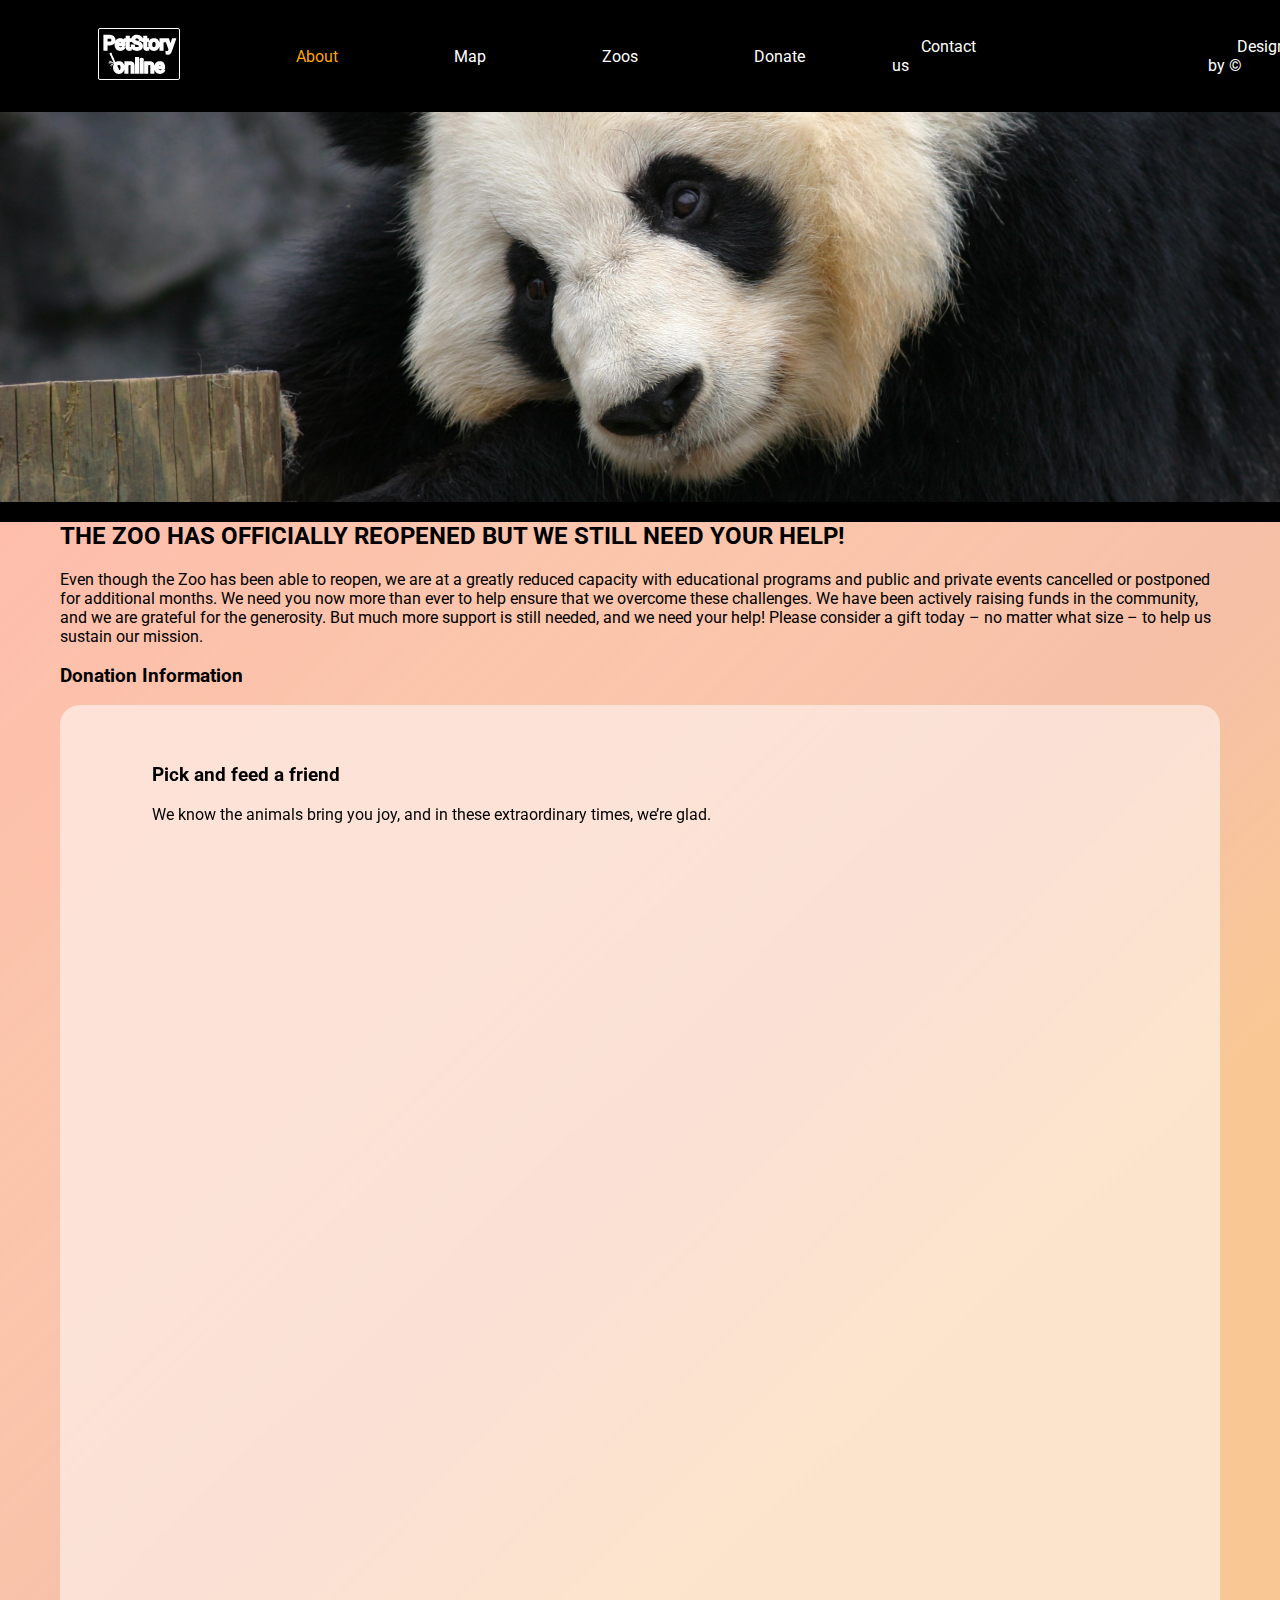
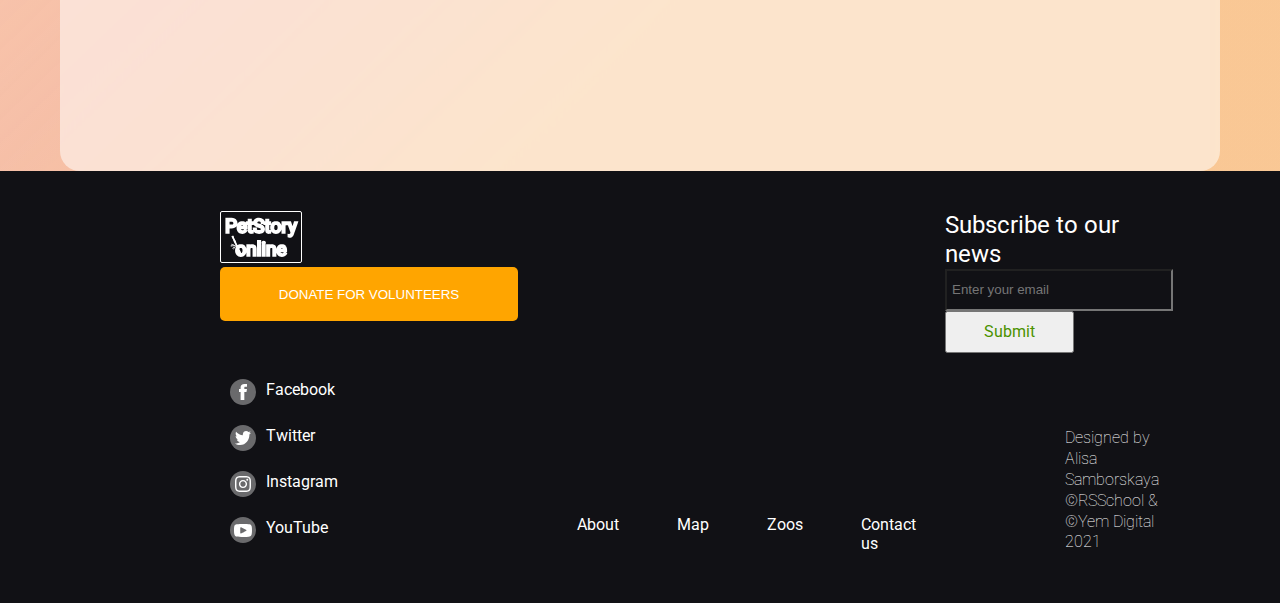
==== online-zoo/pages/donate/index.html @ 63c224df "feat: add page two" ====
<!DOCTYPE html>
<html lang="en">

<head>
    <meta charset="UTF-8">
    <meta http-equiv="X-UA-Compatible" content="IE=edge">
    <meta name="viewport" content="width=device-width, initial-scale=1.0">
    <link rel="stylesheet" href="style.css">
    <title>online-zoo</title>
</head>

<body>
    <header>
        <nav>
            <ul class="nav">
                <li class="logo"><a href="https://leenok.github.io/rsschool-cv/online-zoo/pages/main/"><img
                            src="../../assets/icons/logo_main.svg"></a></li>
                <li class="ch"><a href="#">About</a></li>
                <li><a href="#">Map</a></li>
                <li><a href="#">Zoos</a></li>
                <li><a href="#donat">Donate</a></li>
                <li><a href="#">Contact us</a></li>
                <li></li>
                <li></li>
                <li></li>
                <li><a href="https://www.figma.com/file/jfEFwkXVj1WRq7sUHDr8os/PetStory-online">Designed by ©</a></li>
            </ul>
        </nav>
    </header>

    <section class="one">
    </section>
    <section class="two">
        <div class="two-first">
            <div>
                <h2>THE ZOO HAS OFFICIALLY REOPENED BUT WE STILL NEED YOUR HELP!</h2>
                <p>Even though the Zoo has been able to reopen, we are at a greatly reduced capacity with educational
                    programs and public and private events cancelled or postponed for additional months. We need you now
                    more than ever to help ensure that we overcome these challenges. We have been actively raising funds
                    in
                    the community, and we are grateful for the generosity. But much more support is still needed, and we
                    need your help! Please consider a gift today – no matter what size – to help us sustain our mission.
                </p>
            </div>
            <h3>Donation Information</h3>
            <div class="panda-donat">
                <h3>Pick and feed a friend</h3>
                <p>We know the animals bring you joy, and in these extraordinary times, we’re glad.</p>
                <div>

                </div>
            </div>
        </div>

    </section>
    <footer>
        <div class="container-footer">
            <div class="block-one">
                <div class="logo">
                    <img src="../../assets/icons/logo_main.svg" alt="logo">
                </div>
                <button class="buttoncer bt">donate for volunteers</button>
                <div class="social">
                    <div class="it-social">
                        <a href="https://www.facebook.com/">
                            <div class="social-point"><img src="../../assets/icons/fb.svg" alt="fb"></div>
                            <div class="sc-point-tw">Facebook</div>
                        </a>
                    </div>
                    <div class="it-social">
                        <a href="https://twitter.com/">
                            <div class="social-point"><img src="../../assets/icons/tv.svg" alt="tv"></div>
                            <div class="sc-point-tw">Twitter</div>
                        </a>
                    </div>
                    <div class="it-social">
                        <a href="https://instagram.com/">
                            <div class="social-point"><img src="../../assets/icons/in.svg" alt="in"></div>
                            <div class="sc-point-tw">Instagram</div>
                        </a>
                    </div>
                    <div class="it-social">
                        <a href="https://www.youtube.com/">
                            <div class="social-point"><img src="../../assets/icons/yt.svg" alt="yt">
                            </div>
                            <div class="sc-point-tw">YouTube</div>
                        </a>
                    </div>
                </div>
            </div>

            <div class="main-nav">
                <ul>
                    <li class="ch"><a href="#">About</a></li>
                    <li><a href="#">Map</a></li>
                    <li><a href="#">Zoos</a></li>
                    <li><a href="#">Contact us</a></li>
                </ul>
            </div>

            <div class="block-third">
                <form action="#">
                    <label for="email">Subscribe to our news</label><br>
                    <input class="in-em" type="email" name="email" id="email" placeholder="Enter your email" required />
                    <input class="in-sb" type="submit" value="Submit">
                </form>
                <div class="rss">
                    <p>Designed by Alisa Samborskaya<br>©RSSchool & ©Yem Digital 2021</p>
                </div>
            </div>

        </div>
    </footer>

    <script src="index.js"></script>
</body>

</html>
---- online-zoo/pages/donate/style.css ----
@import url('https://fonts.googleapis.com/css2?family=Roboto:ital,wght@0,100;0,300;0,400;0,500;0,700;0,900;1,100;1,300;1,400;1,500;1,700;1,900&display=swap');

/*плавная прокрутка*/
html {
	scroll-behavior: smooth;
}

body {
	margin: 0;
	padding: 0;
	font-family: "Roboto", "Arial", sans-serif;
	background-color: black;
}

header,
section,
footer {
	max-width: 1600px;
	margin: 0 auto;
}


@font-face {
	font-family: Roboto;
}

main {
	display: block;
}

button {
	width: 298px;
	height: 54px;
	color: white;
	background-color: orange;
	border: none;
	text-transform: uppercase;
}

button:hover {
	background: white;
	color: orange;
	border: 1px orange solid;
}

.buttoncer {
	border-radius: 5px;
}



/*header*/
header {
	background-color: black;
	z-index: 3;
	position: relative;
}

.nav {
	height: 80px;
	display: flex;
	flex-direction: row;
	list-style-type: none;

}

.nav ul {
	padding: 0;
	margin: 0;
}

.nav li {
	margin: 29px;
	align-self: center;
}

.nav a {
	text-decoration: none;
	color: white;
	text-align: center;
	font-size: 16px;
	margin: 29px;
}

.nav a:hover {
	color: orange;
}

/*about check*/
.ch a {
	color: orange;
}

.ch a:hover {
	color: rgba(255, 166, 0, 0.434);
}

/*logo hover*/
.logo img:hover {
	background: orange;
}

/*section one*/


/*section one*/
.one {
	height: 390px;
	background: no-repeat url("../../assets/images/panda_bg.png");

}

/*two*/
.two {
	background: linear-gradient(315.75deg, rgba(254, 210, 144, 0.7) 30.06%, #FEBDAB 100.95%, rgba(254, 210, 144, 0.7) 106.36%), linear-gradient(315.75deg, rgba(254, 189, 171, 0.74) 30.06%, rgba(243, 169, 248, 0.66) 50.74%, #E0D8F0 80.49%, #EAF7FE 127.9%, #EAF7FE 149.54%),
		linear-gradient(315.75deg, rgba(254, 189, 171, 0.74) 30.06%, rgba(243, 169, 248, 0.66) 50.74%, #E0D8F0 80.49%, #EAF7FE 127.9%, #EAF7FE 149.54%);
	padding: 20px auto 180;
}

.two-first {
	width: 1160px;
	margin: 0 auto;
}

.panda-donat {
	background: rgba(255, 255, 255, 0.52);
	backdrop-filter: blur(2px);
	border-radius: 20px;
	padding: 40px 92px 62px;
	height: 964px;
}



.logo-img {
	width: 37px;
	height: 37px;
	margin-right: 10px;
}


/*footer*/
footer {
	background-color: #111115;
}

.container-footer {
	padding: 40px 220px 50px 220px;
	display: flex;
	flex-direction: row;
	justify-content: space-between;
}

.block-one {
	display: flex;
	flex-direction: column;
	align-items: left;
}

.log {
	margin-bottom: 68px;
}

.bt {
	margin-bottom: 48px;
}

.main-nav {
	display: flex;
	justify-content: end;
	flex-direction: column;
	padding-left: 30px;
}

.block-third {
	display: flex;
	flex-direction: column;
	justify-content: space-between;
}

/*social*/
.it-social {
	font-family: 'Roboto';
	font-style: normal;
	font-weight: 400;
	font-size: 16px;
	line-height: 140%;
	color: #FFFFFF;
}

.it-social a {
	display: flex;
	flex-direction: row;
	padding: 5px;
	text-decoration: none;

}

.it-social a div {
	margin: 5px;
}

.social-point {
	height: 26px;
	width: 26px;
	border-radius: 50%;
	border: none;
	background: rgba(196, 196, 196, 0.5);
	display: grid;
	justify-content: center;
	align-items: center;
}

.social-point:hover {
	background: orange;
}

.sc-point-tw {
	color: white;
}

.sc-point-tw:hover {
	color: orange;
}



/*nav footer*/
.main-nav ul {
	display: flex;
	list-style: none;
	padding: 0;
	margin: 0;
}

.main-nav li {
	margin: 0 29px;
}

.main-nav a {
	text-decoration: none;
	color: #fff;
}

.main-nav a:hover {
	color: orange;
}

/*form*/

label {
	font-family: 'Roboto';
	font-style: normal;
	font-weight: 400;
	font-size: 24px;
	line-height: 120%;
	color: #FFFFFF;
}

.in-em {
	height: 42px;
	width: 228px;
	color: #FFFFFF;
	border: 1px sold orange;
	background: #111115;
	padding: 5px;

	box-sizing: border-box;

}

.in-sb {
	width: 129px;
	height: 42px;
	font-family: 'Roboto';
	font-style: normal;
	font-weight: 400;
	font-size: 16px;
	line-height: 140%;
	color: #4B9200;

}

.rss {
	grid-area: 6/8 7/9;
	font-family: 'Roboto';
	font-style: normal;
	font-weight: 100;
	font-size: 16px;
	line-height: 130%;
	color: #FFFFFF;
	padding-left: 120px;
}

.rss p {
	margin: 0;
}
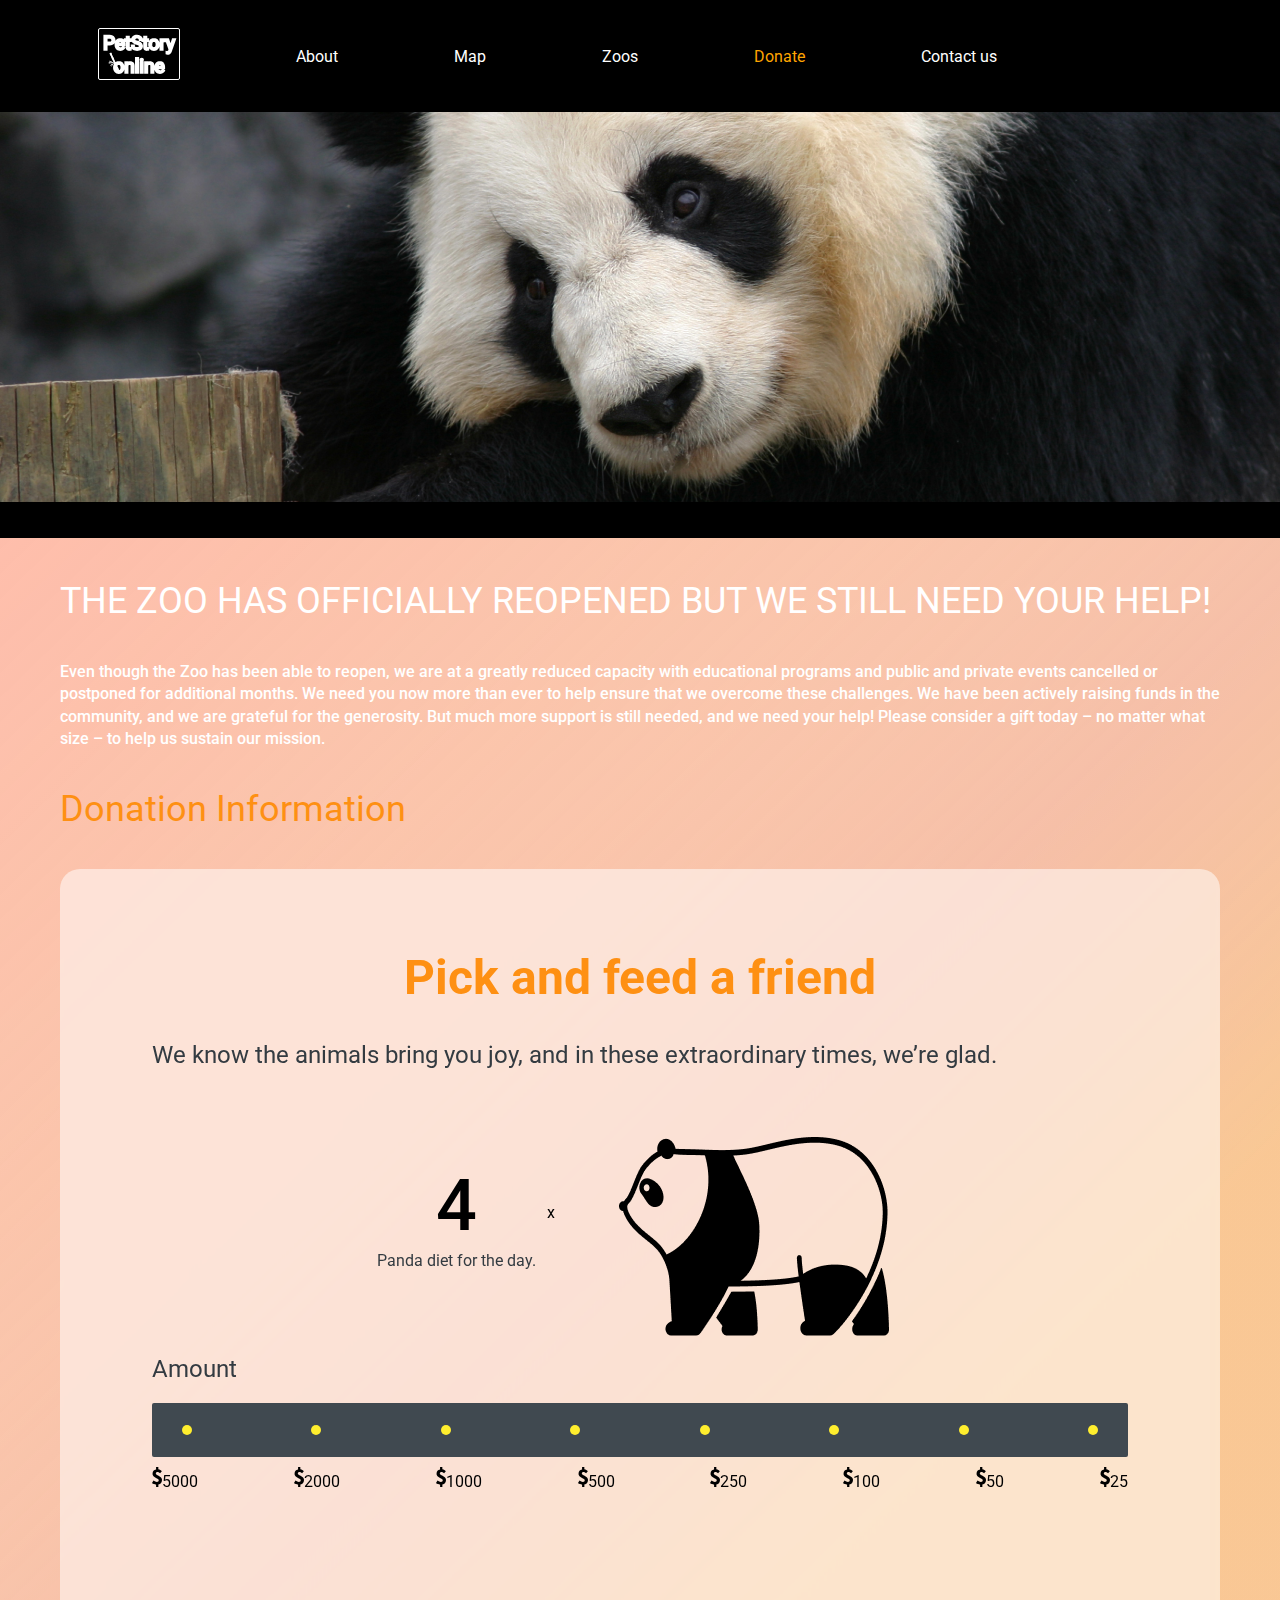
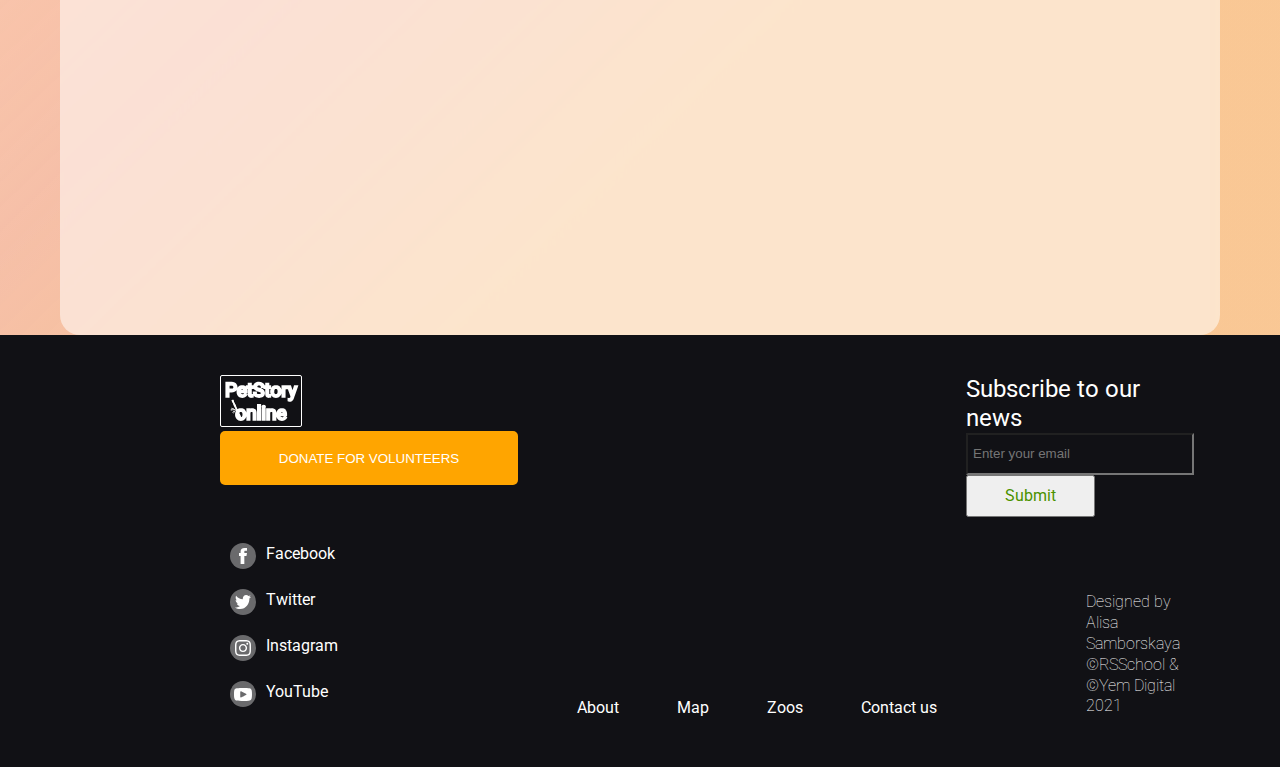
==== commit 23e4b6ca: "feat: add donate and panda img" ====
--- a/online-zoo/pages/donate/index.html
+++ b/online-zoo/pages/donate/index.html
@@ -13,13 +13,12 @@
     <header>
         <nav>
             <ul class="nav">
-                <li class="logo"><a href="https://leenok.github.io/rsschool-cv/online-zoo/pages/main/"><img
-                            src="../../assets/icons/logo_main.svg"></a></li>
-                <li class="ch"><a href="#">About</a></li>
+                <li class="logo"><a href="../main/"><img src="../../assets/icons/logo_main.svg"></a></li>
+                <li><a href="../main/">About</a></li>
                 <li><a href="#">Map</a></li>
                 <li><a href="#">Zoos</a></li>
-                <li><a href="#donat">Donate</a></li>
-                <li><a href="#">Contact us</a></li>
+                <li class="ch"><a href="#">Donate</a></li>
+                <li><a href="#contact">Contact us</a></li>
                 <li></li>
                 <li></li>
                 <li></li>
@@ -32,8 +31,8 @@
     </section>
     <section class="two">
         <div class="two-first">
-            <div>
-                <h2>THE ZOO HAS OFFICIALLY REOPENED BUT WE STILL NEED YOUR HELP!</h2>
+            <div class="two-info">
+                <h3>THE ZOO HAS OFFICIALLY REOPENED BUT WE STILL NEED YOUR HELP!</h3>
                 <p>Even though the Zoo has been able to reopen, we are at a greatly reduced capacity with educational
                     programs and public and private events cancelled or postponed for additional months. We need you now
                     more than ever to help ensure that we overcome these challenges. We have been actively raising funds
@@ -42,10 +41,46 @@
                     need your help! Please consider a gift today – no matter what size – to help us sustain our mission.
                 </p>
             </div>
-            <h3>Donation Information</h3>
+            <h3 class="two-h3">Donation Information</h3>
             <div class="panda-donat">
-                <h3>Pick and feed a friend</h3>
+                <h2>Pick and feed a friend</h2>
                 <p>We know the animals bring you joy, and in these extraordinary times, we’re glad.</p>
+                <div class="img-panda">
+                    <div class="nam">
+                        <div class="nomber">4</div>
+                        <p>Panda diet for the day.</p>
+                    </div>
+                    <div class="x">x</div>
+                    <img src="../../assets/images/panda_widget1.png" alt="panda">
+                </div>
+
+                <div>
+                    <p>Amount</p>
+                    <div class="fon-scadule">
+                        <div class="scadule">
+                            <div class="point"></div>
+                            <div class="point"></div>
+                            <div class="point"></div>
+                            <div class="point"></div>
+                            <div class="point"></div>
+                            <div class="point"></div>
+                            <div class="point"></div>
+                            <div class="point"></div>
+                        </div>
+                        <div class="line"></div>
+                    </div>
+
+                    <div class="sums">
+                        <div class="it-sum"><img src="../../assets/icons/dollarv.svg">5000</div>
+                        <div class="it-sum"><img src="../../assets/icons/dollarv.svg">2000</div>
+                        <div class="it-sum"><img src="../../assets/icons/dollarv.svg">1000</div>
+                        <div class="it-sum"><img src="../../assets/icons/dollarv.svg">500</div>
+                        <div class="it-sum"><img src="../../assets/icons/dollarv.svg">250</div>
+                        <div class="it-sum"><img src="../../assets/icons/dollarv.svg">100</div>
+                        <div class="it-sum"><img src="../../assets/icons/dollarv.svg">50</div>
+                        <div class="it-sum"><img src="../../assets/icons/dollarv.svg">25</div>
+                    </div>
+                </div>
                 <div>
 
                 </div>
@@ -54,12 +89,12 @@
 
     </section>
     <footer>
-        <div class="container-footer">
+        <div class="container-footer" id="contact">
             <div class="block-one">
                 <div class="logo">
-                    <img src="../../assets/icons/logo_main.svg" alt="logo">
+                    <a href="../main/"><img src="../../assets/icons/logo_main.svg"></a>
                 </div>
-                <button class="buttoncer bt">donate for volunteers</button>
+                <button class="buttoncer bt"><a href="#">donate for volunteers</a></button>
                 <div class="social">
                     <div class="it-social">
                         <a href="https://www.facebook.com/">
@@ -91,10 +126,10 @@
 
             <div class="main-nav">
                 <ul>
-                    <li class="ch"><a href="#">About</a></li>
+                    <li class="ch"><a href="../main/">About</a></li>
                     <li><a href="#">Map</a></li>
                     <li><a href="#">Zoos</a></li>
-                    <li><a href="#">Contact us</a></li>
+                    <li><a href="#contact">Contact us</a></li>
                 </ul>
             </div>
 
--- a/online-zoo/pages/donate/style.css
+++ b/online-zoo/pages/donate/style.css
@@ -25,7 +25,7 @@
 }
 
 main {
-	display: block;
+	display: white;
 }
 
 button {
@@ -43,6 +43,15 @@
 	border: 1px orange solid;
 }
 
+button a {
+	text-decoration: none;
+	color: white;
+}
+
+button a:hover {
+	color: orange;
+}
+
 .buttoncer {
 	border-radius: 5px;
 }
@@ -80,6 +89,7 @@
 	text-align: center;
 	font-size: 16px;
 	margin: 29px;
+	white-space: nowrap;
 }
 
 .nav a:hover {
@@ -121,6 +131,37 @@
 	width: 1160px;
 	margin: 0 auto;
 }
+
+
+.two-info {
+	color: white;
+	font-family: 'Roboto';
+	font-style: normal;
+
+}
+
+.two-info h3 {
+	font-weight: 400;
+	font-size: 36px;
+	line-height: 130%;
+	padding-top: 40px;
+}
+
+.two-info p {
+	font-weight: 500;
+	font-size: 16px;
+	line-height: 140%;
+}
+
+.two-h3 {
+	font-family: 'Roboto';
+	font-style: normal;
+	font-weight: 400;
+	font-size: 36px;
+	line-height: 130%;
+	color: #FE9013;
+}
+
 
 .panda-donat {
 	background: rgba(255, 255, 255, 0.52);
@@ -128,7 +169,92 @@
 	border-radius: 20px;
 	padding: 40px 92px 62px;
 	height: 964px;
-}
+	font-family: 'Roboto';
+	font-style: normal;
+	font-weight: 400;
+	line-height: 120%;
+}
+
+.panda-donat h2 {
+	font-size: 48px;
+	line-height: 120%;
+	text-align: center;
+	color: #FE9013;
+}
+
+.panda-donat p {
+	font-size: 24px;
+
+	color: #333B41;
+}
+
+.img-panda {
+	display: flex;
+	justify-content: center;
+	align-items: center;
+	font-family: 'Roboto';
+	font-style: normal;
+	text-align: center;
+}
+
+.x {
+	margin-right: 64px;
+	margin-left: 11px;
+}
+
+.nam {
+	padding-top: 40px;
+}
+
+.nam p {
+	font-weight: 400;
+	font-size: 16px;
+	line-height: 140%;
+	text-align: center;
+	color: #333B41;
+}
+
+.nomber {
+	font-weight: 500;
+	font-size: 72px;
+	line-height: 80%;
+	text-transform: uppercase;
+}
+
+/*scadule*/
+.fon-scadule {
+	background: #404950;
+	border-radius: 2px;
+}
+
+.scadule,
+.sums {
+	display: flex;
+	justify-content: space-between;
+	align-items: center;
+
+}
+
+.scadule {
+	height: 40px;
+	padding: 7px 30px;
+}
+
+.sums {
+	margin-top: 10px;
+}
+
+.point {
+	height: 10px;
+	width: 10px;
+	background-color: #FFEE2E;
+	border-radius: 50%;
+}
+
+
+
+
+
 
 
 
@@ -240,6 +366,7 @@
 .main-nav a {
 	text-decoration: none;
 	color: #fff;
+	white-space: nowrap;
 }
 
 .main-nav a:hover {
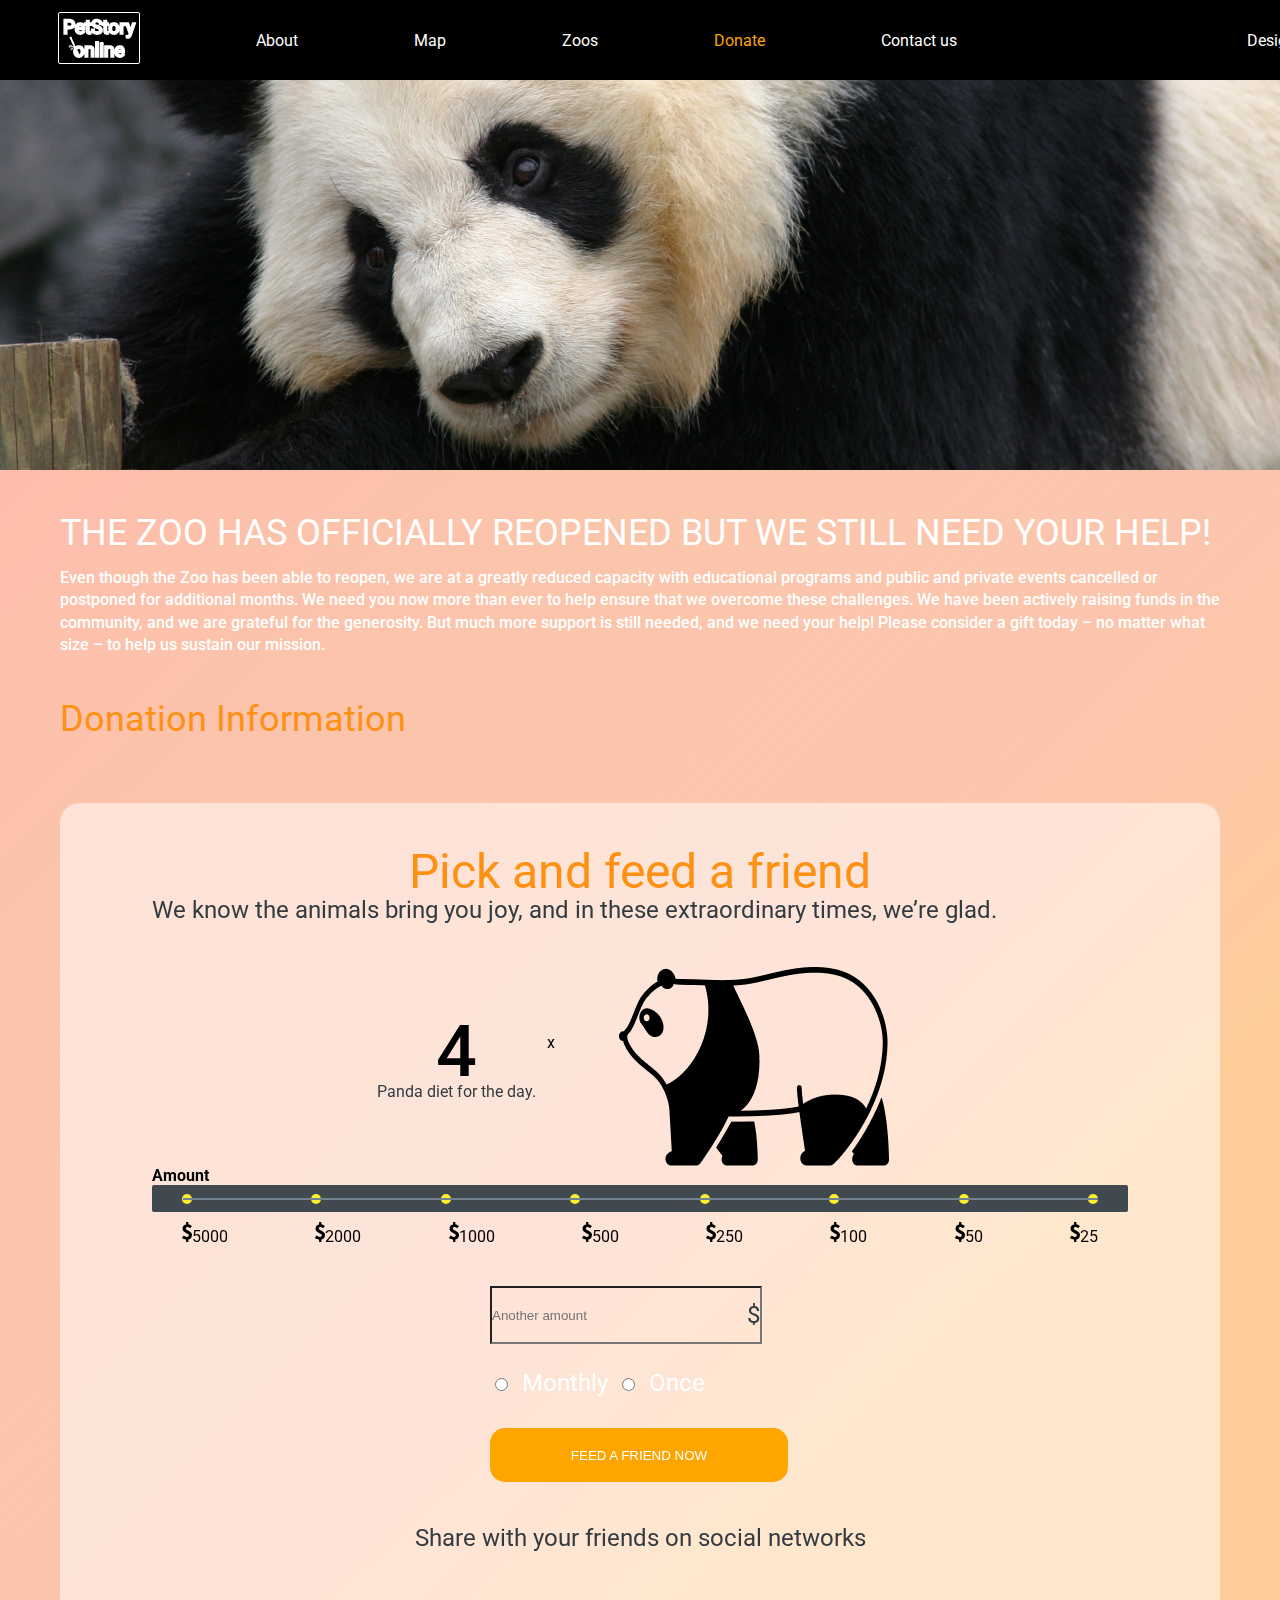
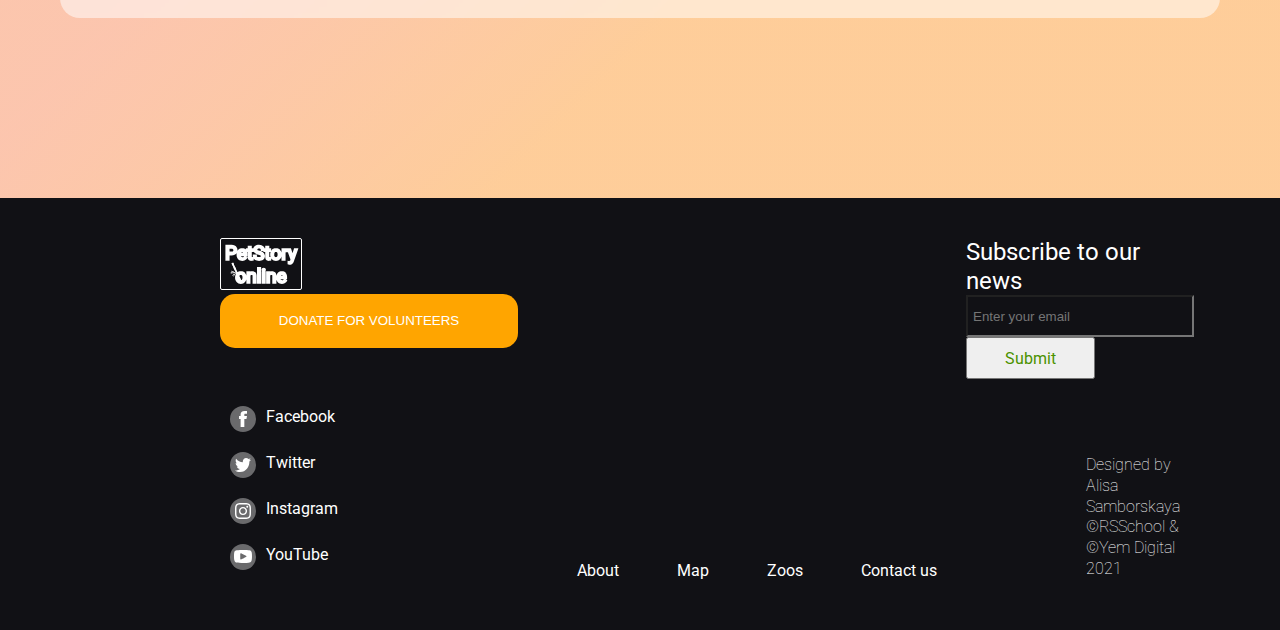
==== commit 5ade0cc8: "feat: update donate page" ====
--- a/online-zoo/pages/donate/index.html
+++ b/online-zoo/pages/donate/index.html
@@ -33,13 +33,13 @@
         <div class="two-first">
             <div class="two-info">
                 <h3>THE ZOO HAS OFFICIALLY REOPENED BUT WE STILL NEED YOUR HELP!</h3>
-                <p>Even though the Zoo has been able to reopen, we are at a greatly reduced capacity with educational
+                <div>Even though the Zoo has been able to reopen, we are at a greatly reduced capacity with educational
                     programs and public and private events cancelled or postponed for additional months. We need you now
                     more than ever to help ensure that we overcome these challenges. We have been actively raising funds
                     in
                     the community, and we are grateful for the generosity. But much more support is still needed, and we
                     need your help! Please consider a gift today – no matter what size – to help us sustain our mission.
-                </p>
+                </div>
             </div>
             <h3 class="two-h3">Donation Information</h3>
             <div class="panda-donat">
@@ -54,8 +54,8 @@
                     <img src="../../assets/images/panda_widget1.png" alt="panda">
                 </div>
 
-                <div>
-                    <p>Amount</p>
+                <div class="scr-main">
+                    <h4>Amount</h4>
                     <div class="fon-scadule">
                         <div class="scadule">
                             <div class="point"></div>
@@ -80,6 +80,22 @@
                         <div class="it-sum"><img src="../../assets/icons/dollarv.svg">50</div>
                         <div class="it-sum"><img src="../../assets/icons/dollarv.svg">25</div>
                     </div>
+                    <div class="foorm">
+                        <input type="text" class="inv" placeholder="Another amount">
+                        <p class="dollar">&#x24;</p>
+                        <div class="radio">
+                            <input type="radio" id="monthly">
+                            <label for="monthly">Monthly</label>
+                            <input type="radio" id="Once">
+                            <label for="monthly" for="Once">Once</label>
+
+
+                        </div>
+
+                        <button class="buttoncer">feed a friend now</button>
+
+                    </div>
+                    <p class="text-last">Share with your friends on social networks </p>
                 </div>
                 <div>
 
--- a/online-zoo/pages/donate/style.css
+++ b/online-zoo/pages/donate/style.css
@@ -5,27 +5,24 @@
 	scroll-behavior: smooth;
 }
 
-body {
+* {
 	margin: 0;
 	padding: 0;
+}
+
+body {
 	font-family: "Roboto", "Arial", sans-serif;
-	background-color: black;
 }
 
 header,
 section,
 footer {
-	max-width: 1600px;
-	margin: 0 auto;
+	width: 100%;
 }
 
 
 @font-face {
 	font-family: Roboto;
-}
-
-main {
-	display: white;
 }
 
 button {
@@ -53,7 +50,7 @@
 }
 
 .buttoncer {
-	border-radius: 5px;
+	border-radius: 15px;
 }
 
 
@@ -117,7 +114,9 @@
 .one {
 	height: 390px;
 	background: no-repeat url("../../assets/images/panda_bg.png");
-
+	background-repeat: no-repeat;
+	background-size: cover;
+	background-position: top center;
 }
 
 /*two*/
@@ -130,6 +129,7 @@
 .two-first {
 	width: 1160px;
 	margin: 0 auto;
+	padding-bottom: 180px;
 }
 
 
@@ -147,10 +147,12 @@
 	padding-top: 40px;
 }
 
-.two-info p {
+.two-info div {
 	font-weight: 500;
 	font-size: 16px;
 	line-height: 140%;
+	margin-top: 10px;
+	margin-bottom: 40px;
 }
 
 .two-h3 {
@@ -160,6 +162,7 @@
 	font-size: 36px;
 	line-height: 130%;
 	color: #FE9013;
+	margin-bottom: 60px;
 }
 
 
@@ -168,7 +171,6 @@
 	backdrop-filter: blur(2px);
 	border-radius: 20px;
 	padding: 40px 92px 62px;
-	height: 964px;
 	font-family: 'Roboto';
 	font-style: normal;
 	font-weight: 400;
@@ -180,6 +182,8 @@
 	line-height: 120%;
 	text-align: center;
 	color: #FE9013;
+	font-weight: 400;
+
 }
 
 .panda-donat p {
@@ -225,6 +229,8 @@
 .fon-scadule {
 	background: #404950;
 	border-radius: 2px;
+	position: relative;
+	height: 27px;
 }
 
 .scadule,
@@ -236,12 +242,12 @@
 }
 
 .scadule {
-	height: 40px;
-	padding: 7px 30px;
+	height: 27px;
+	padding: 0 30px;
 }
 
 .sums {
-	margin-top: 10px;
+	margin: 10px 30px;
 }
 
 .point {
@@ -253,8 +259,60 @@
 
 
 
-
-
+.line {
+	background: #72828E;
+	position: absolute;
+	top: 13px;
+	left: 31px;
+	height: 2px;
+	width: 915px;
+	z-index: 15;
+
+}
+
+.text-last {
+	font-family: 'Roboto';
+	font-style: normal;
+	font-weight: 400;
+	font-size: 16px;
+	line-height: 140%;
+	color: #333B41;
+	text-align: center;
+}
+
+/*form*/
+.foorm {
+	width: 300px;
+	margin: 40px auto;
+	position: relative;
+}
+
+.dollar {
+	position: absolute;
+	right: 30px;
+	top: 20px;
+}
+
+.inv {
+	width: 268px;
+	height: 54px;
+	background-color: #3672a000;
+
+}
+
+.radio {
+	padding: 25px 5px 30px;
+}
+
+.radio label {
+	padding: 5px;
+	margin: 5px;
+}
+
+.radio input[type='radio'] {
+	outline-color: #FE9013;
+	border: #4B9200 2px solid;
+}
 
 
 
